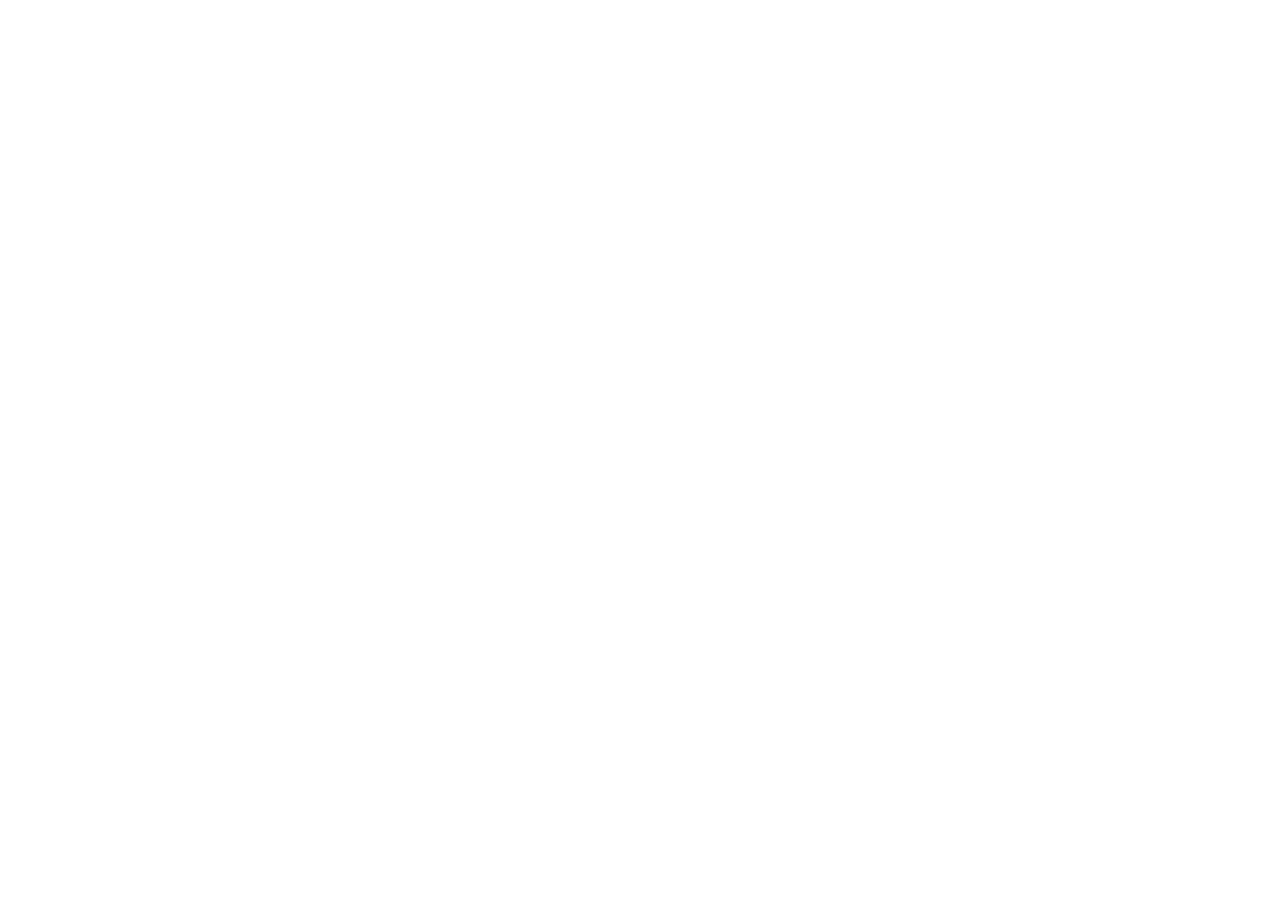
==== index.html @ ce9d85fe "project setup added" ====
<!DOCTYPE html>
<html lang="en">
<head>
    <meta charset="UTF-8">
    <meta name="viewport" content="width=device-width, initial-scale=1.0">
    <title>Document</title>
    <link rel="stylesheet" href="style.css">
</head>
<body>
    
</body>
</html>
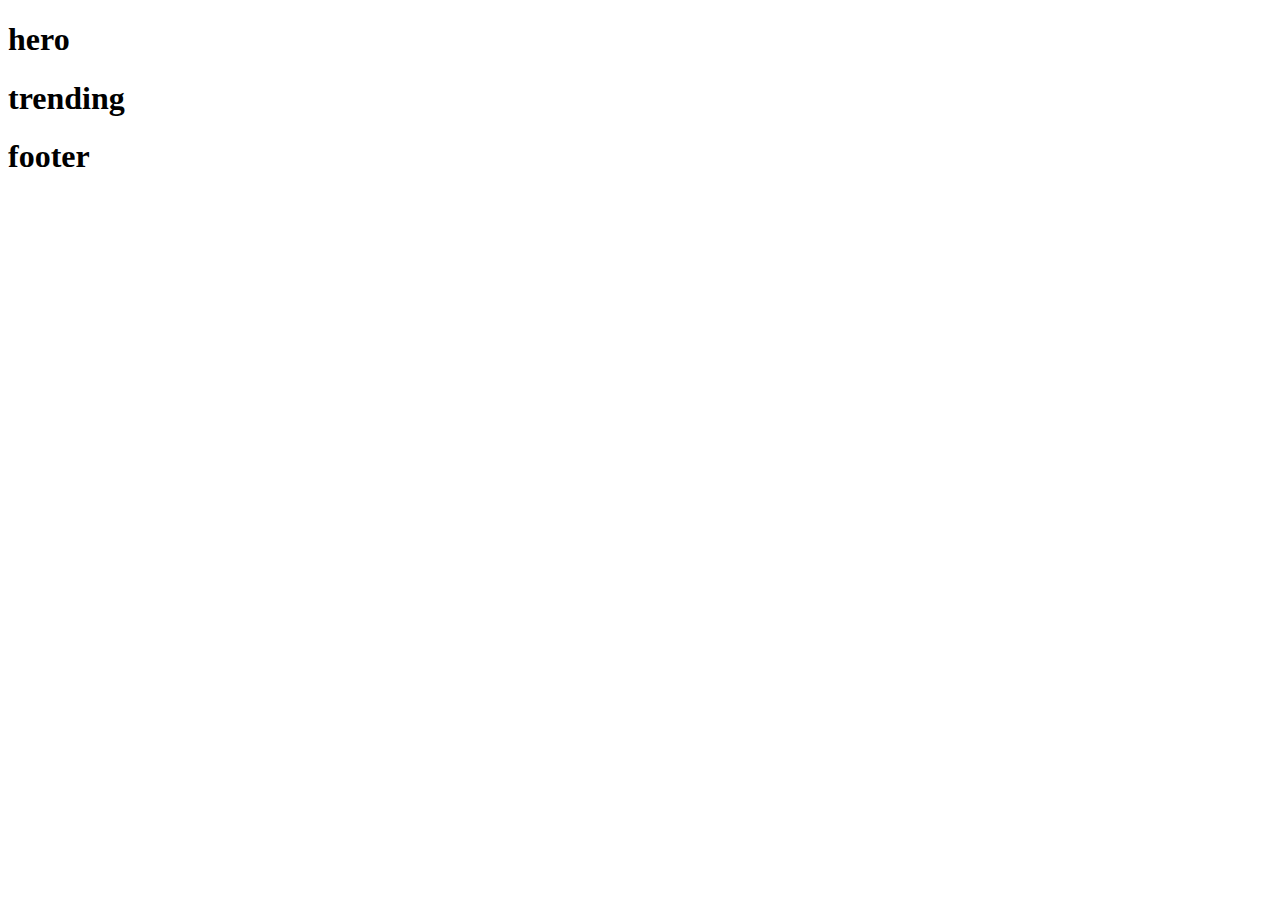
==== commit 95ffc1ea: "project file updated" ====
--- a/index.html
+++ b/index.html
@@ -1,12 +1,33 @@
 <!DOCTYPE html>
 <html lang="en">
-<head>
-    <meta charset="UTF-8">
-    <meta name="viewport" content="width=device-width, initial-scale=1.0">
+  <head>
+    <meta charset="UTF-8" />
+    <meta name="viewport" content="width=device-width, initial-scale=1.0" />
     <title>Document</title>
-    <link rel="stylesheet" href="style.css">
-</head>
-<body>
-    
-</body>
-</html>+    <link rel="stylesheet" href="style.css" />
+  </head>
+  <body>
+    <div id="hero"></div>
+    <div id="trending"></div>
+    <div id="footer"></div>
+  </body>
+
+  <script>
+
+    // add header page 
+    fetch("./pages/hero.html")
+      .then((res) => res.text())
+      .then((data) => (document.getElementById("hero").innerHTML = data));
+
+    // add trending page 
+    fetch("./pages/trending.html")
+      .then((res) => res.text())
+      .then((data) => (document.getElementById("trending").innerHTML = data));
+
+    // add footer page 
+    fetch("./pages/footer.html")
+      .then((res) => res.text())
+      .then((data) => (document.getElementById("footer").innerHTML = data));
+  </script>
+  
+</html>
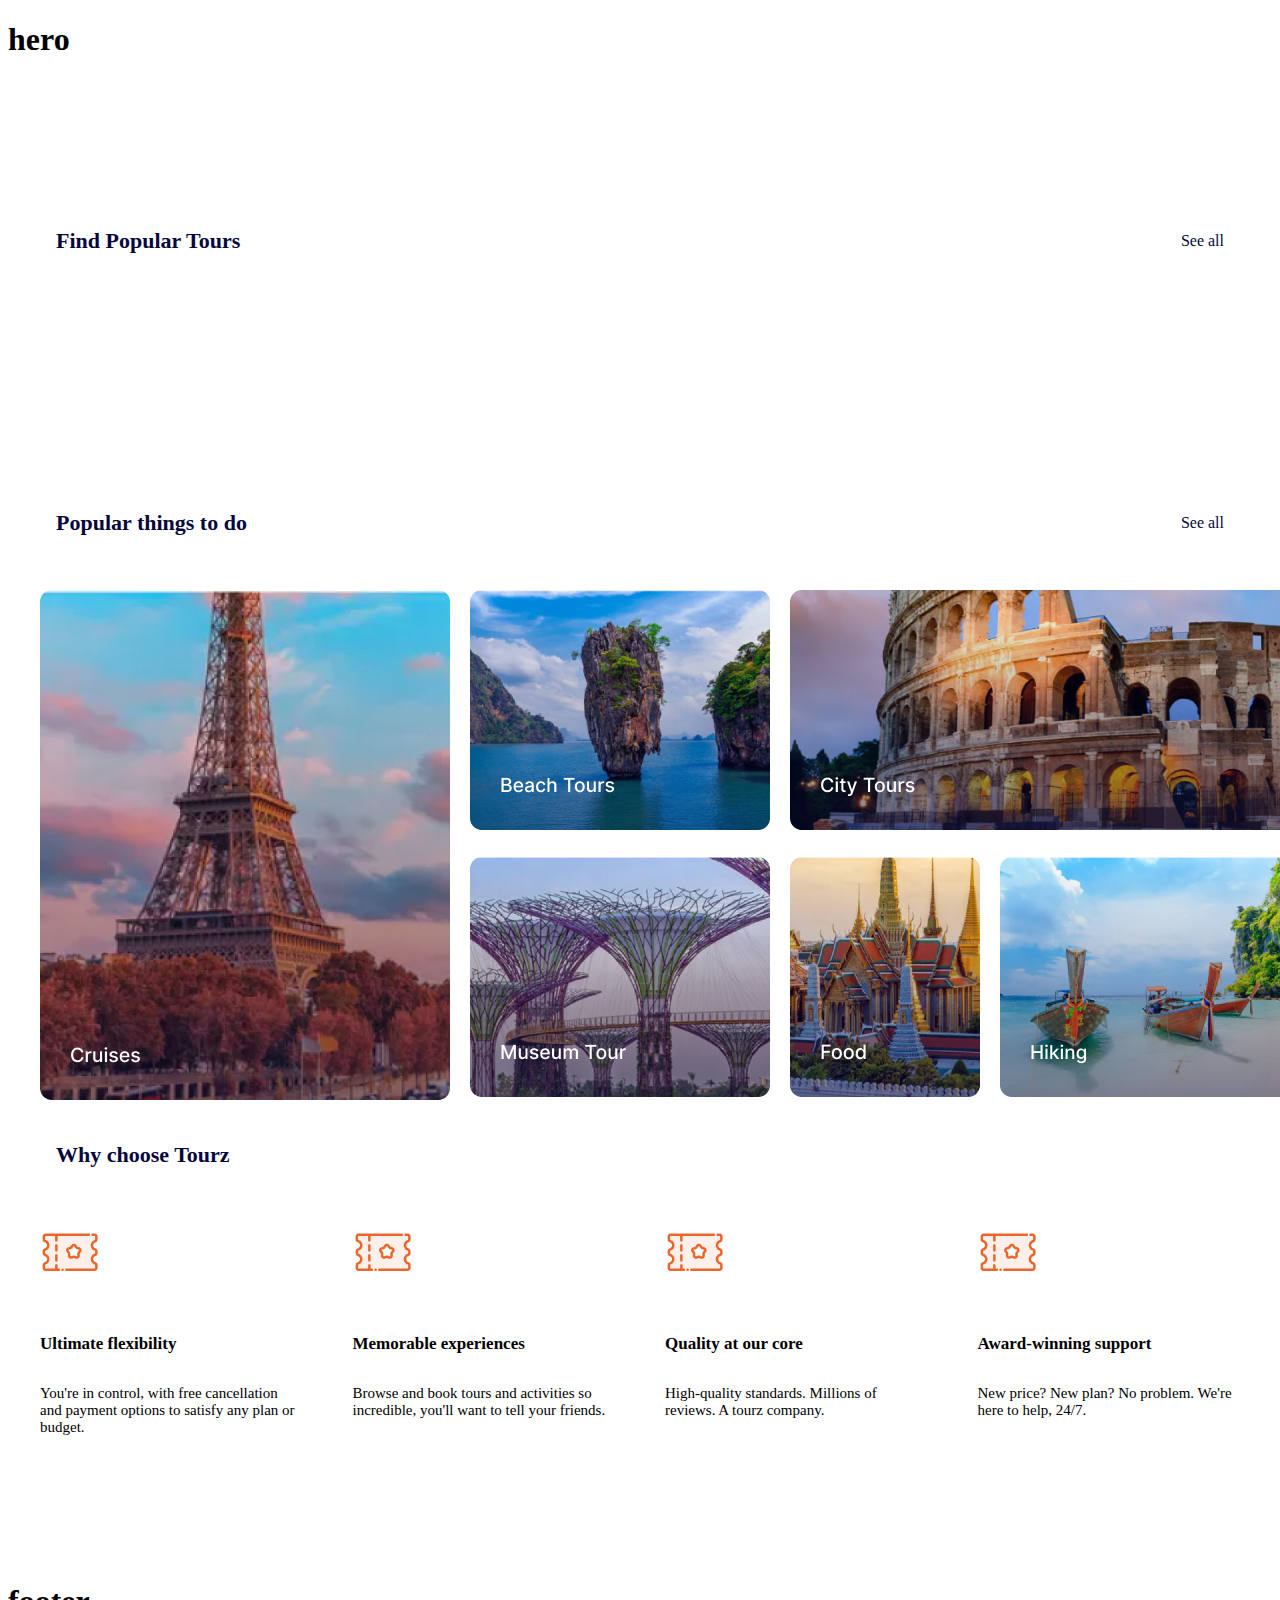
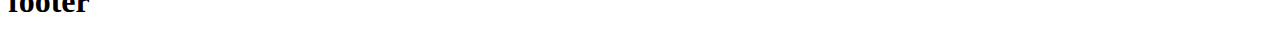
==== commit c7e6237b: "worked on popular thing sectiona and trending section" ====
--- a/index.html
+++ b/index.html
@@ -5,6 +5,9 @@
     <meta name="viewport" content="width=device-width, initial-scale=1.0" />
     <title>Document</title>
     <link rel="stylesheet" href="style.css" />
+    <link rel="stylesheet" href="styles/styleTread.css" />
+    <link rel="stylesheet" href="styles/popularThings.css" />
+
   </head>
   <body>
     <div id="hero"></div>
@@ -12,22 +15,9 @@
     <div id="footer"></div>
   </body>
 
-  <script>
+  <script src="/script/script.js"> </script>
+  <script src="/script/cardMap.js"> </script>
 
-    // add header page 
-    fetch("./pages/hero.html")
-      .then((res) => res.text())
-      .then((data) => (document.getElementById("hero").innerHTML = data));
-
-    // add trending page 
-    fetch("./pages/trending.html")
-      .then((res) => res.text())
-      .then((data) => (document.getElementById("trending").innerHTML = data));
-
-    // add footer page 
-    fetch("./pages/footer.html")
-      .then((res) => res.text())
-      .then((data) => (document.getElementById("footer").innerHTML = data));
-  </script>
+   
   
 </html>
--- a/styles/styleTread.css
+++ b/styles/styleTread.css
@@ -0,0 +1,56 @@
+.tours {
+  padding: 2rem;
+  max-width: 1320px;
+  margin: 50px auto;
+}
+
+.headingGrid {
+  display: grid;
+  grid-template-columns: repeat(2, 1fr);
+  align-items: center;
+  padding: 1rem 1rem 2rem 1rem;
+  color: #05073c;
+}
+.leftHeading {
+  float: left;
+}
+.leftHeading p {
+  text-align: left;
+  font-size: 22px;
+  font-weight: 700;
+}
+.rightHeading {
+  margin-left: auto;
+}
+.main_grid {
+  display: grid;
+  grid-template-columns: repeat(4, 1fr);
+  gap: 20px;
+}
+.img1 {
+  grid-row: 1 / span 2;
+}
+.img3 {
+  grid-column: 3 / span 2;
+}
+
+.footer_content {
+  display: grid;
+  grid-template-columns: repeat(4, 1fr);
+  gap: 50px;
+}
+footer {
+  margin-top: 50px;
+}
+.footer_content img {
+  margin-bottom: 15px;
+}
+.footer_content h5 {
+  font-weight: 600;
+  font-size: 17px;
+  line-height: 27px;
+}
+.footer_content p {
+  font-weight: 400;
+  font-size: 15px;
+}
--- a/styles/popularThings.css
+++ b/styles/popularThings.css
@@ -0,0 +1,124 @@
+.tours {
+  padding: 2rem;
+  max-width: 1320px;
+  margin: 100px auto;
+}
+
+.headingGrid {
+  display: grid;
+  grid-template-columns: repeat(2, 1fr);
+  align-items: center;
+  padding: 1rem 1rem 2rem 1rem;
+  color: #05073c;
+}
+.leftHeading {
+  float: left;
+}
+.leftHeading p {
+  text-align: left;
+  font-size: 22px;
+  font-weight: 700;
+}
+.rightHeading {
+  margin-left: auto;
+}
+.tourCards {
+  display: grid;
+  grid-template-columns: repeat(4, 1fr);
+  gap: 20px;
+}
+
+.titleGrid {
+  display: grid;
+  grid-template-columns: repeat(2, 1fr);
+  align-items: center;
+}
+.titleGrid2 {
+  display: grid;
+  grid-template-columns: repeat(2, 1fr);
+  align-items: center;
+  margin-top: 1rem;
+}
+
+.titleGriditem2 {
+  width: 35px;
+  height: 35px;
+  margin-left: auto;
+  margin-right: 10px;
+}
+.buttonCircle {
+  width: 100%;
+  height: 100%;
+  background-color: #fff;
+  border-radius: 50%;
+  margin-top: -20px;
+  cursor: pointer;
+  transition: 0.5s ease-in;
+}
+
+.tour-card {
+  border: 1px solid #eaeaea;
+  border-radius: 8px;
+  padding: 1rem;
+  box-shadow: 0 2px 8px rgba(0, 0, 0, 0.1);
+  color: #05073c;
+}
+
+.tour-card img {
+  width: 100%;
+  height: 180px;
+  border-radius: 8px;
+  object-fit: cover;
+}
+.cardDetails {
+  padding: 10px;
+}
+.tour-card h3 {
+  margin: 1rem 0 0.5rem;
+  font-size: 15.88px;
+  font-weight: 700;
+  line-height: 1.5rem;
+}
+
+.tour-card .tour-location {
+  font-size: 0.9rem;
+  color: #777;
+  padding: 5px 0 0 10px;
+}
+.item2 {
+  text-align: end;
+}
+
+.tour-card .tour-rating {
+  margin-top: 0.5rem;
+  font-size: 0.9rem;
+  margin-bottom: 0.5rem;
+}
+.tour-rating{
+  text-align: center;
+}
+
+.tour-card .tour-price {
+  font-weight: 500;
+}
+.item2 p strong {
+  padding-left: 5px;
+}
+
+@media (max-width: 1024px) {
+  .tourCards {
+    grid-template-columns: repeat(2, 1fr);
+  }
+  .leftHeading {
+    font-size: 22px;
+  }
+}
+
+@media (max-width: 600px) {
+  .tourCards {
+    grid-template-columns: 1fr;
+  }
+  .leftHeading p {
+    font-size: 18px;
+  }
+}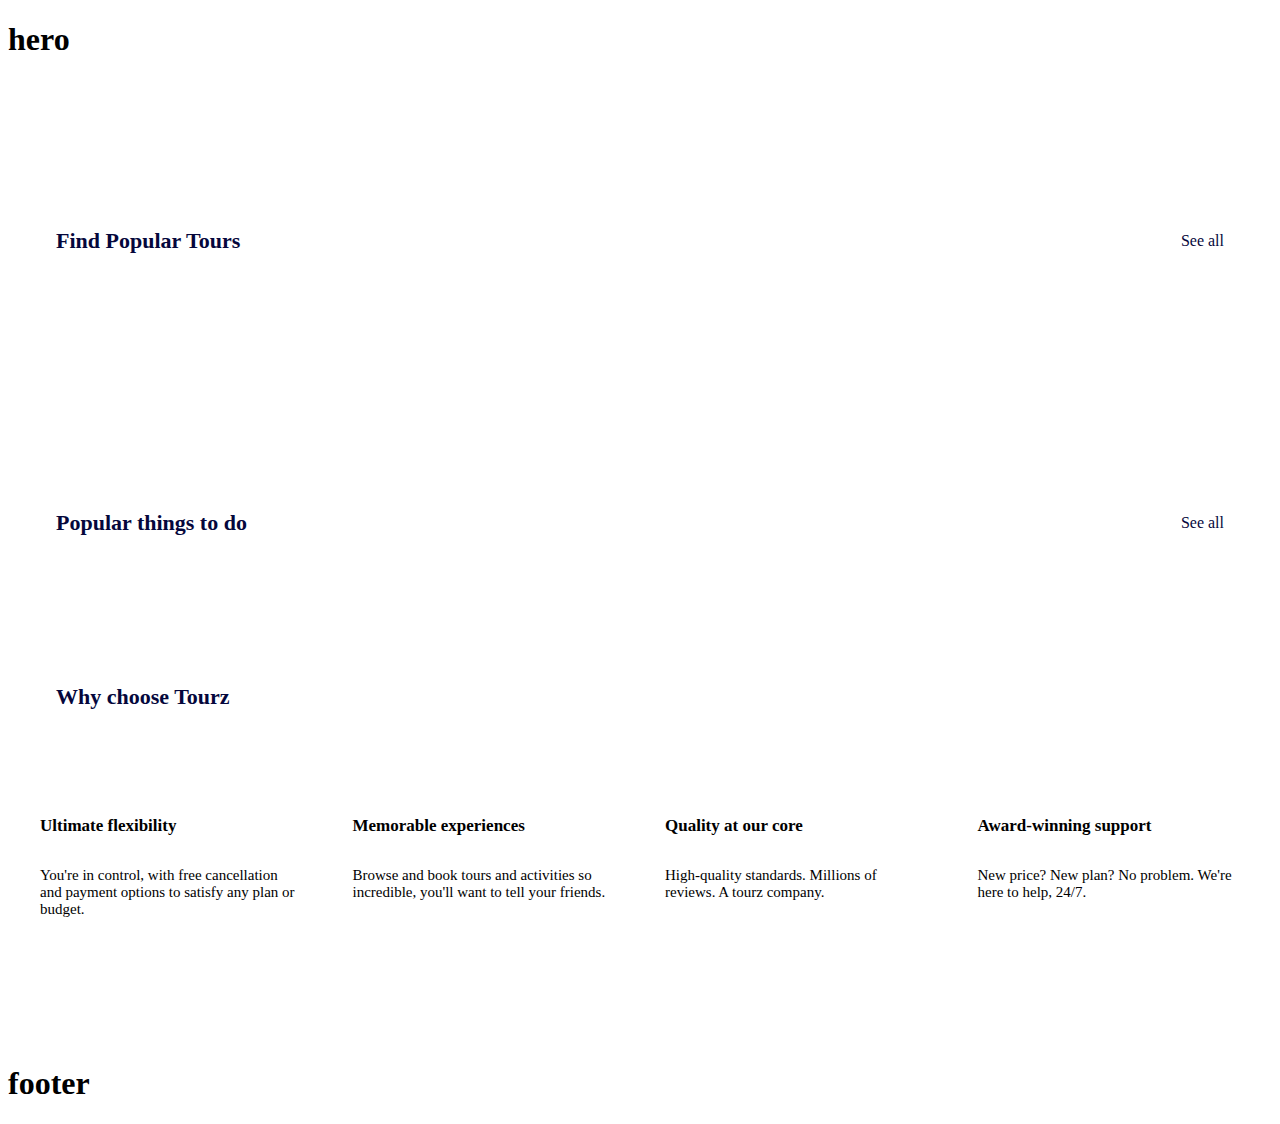
==== commit a40e649a: "ibb logos have added" ====
--- a/index.html
+++ b/index.html
@@ -15,9 +15,5 @@
     <div id="footer"></div>
   </body>
 
-  <script src="/script/script.js"> </script>
-  <script src="/script/cardMap.js"> </script>
-
-   
-  
+  <script src="./script/script.js"> </script>
 </html>
